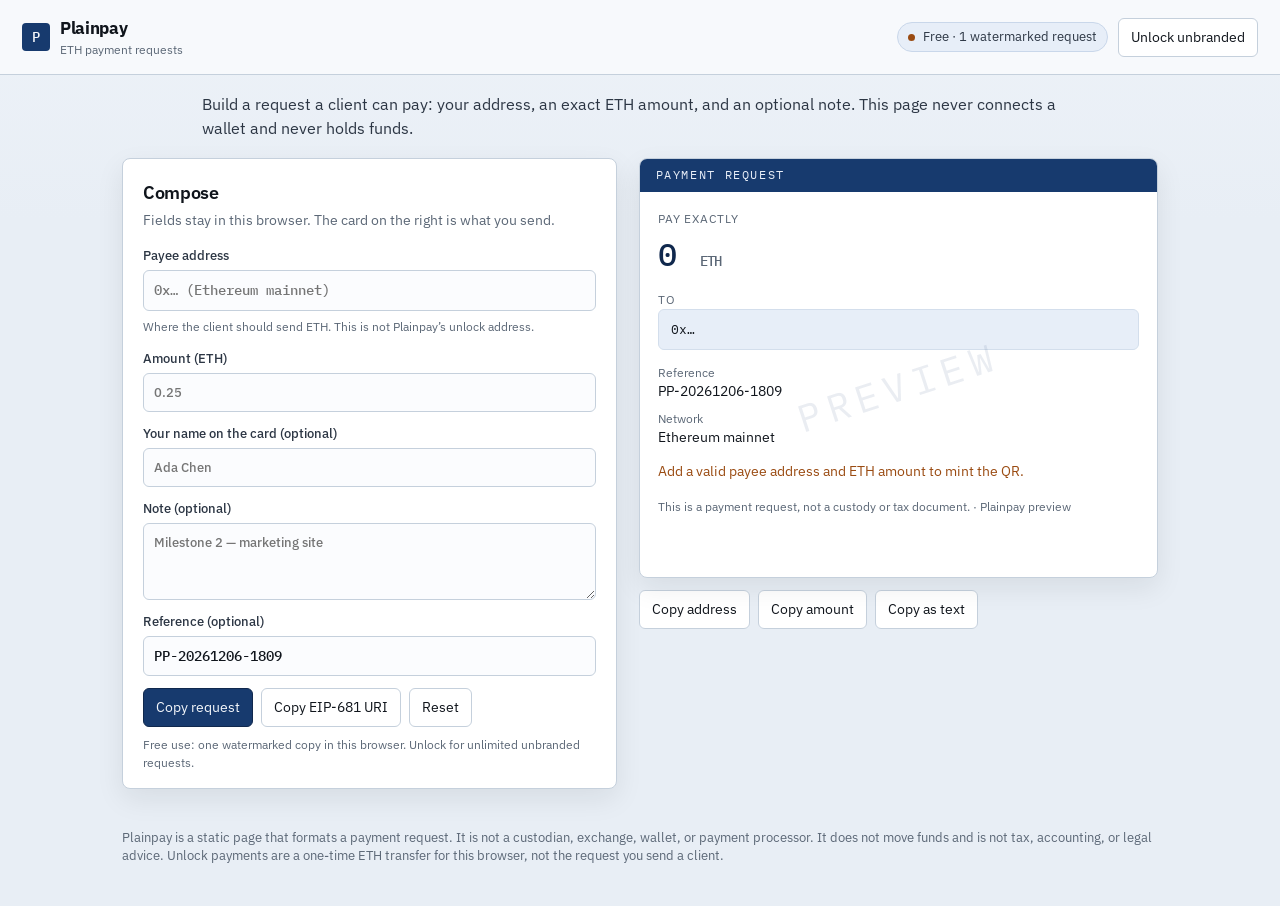
==== plainpay/index.html @ e4dfc15a "Add Plainpay payment-request tool next to Hashbill." ====
<!DOCTYPE html>
<html lang="en">
<head>
  <meta charset="utf-8">
  <meta name="viewport" content="width=device-width, initial-scale=1">
  <title>Plainpay — Ethereum payment requests</title>
  <meta name="description" content="Generate a clean Ethereum payment request: address, exact ETH amount, optional note, and an EIP-681 QR. No wallet connection.">
  <link rel="preconnect" href="https://fonts.googleapis.com">
  <link rel="preconnect" href="https://fonts.gstatic.com" crossorigin>
  <link href="https://fonts.googleapis.com/css2?family=IBM+Plex+Mono:wght@400;500&family=IBM+Plex+Sans:ital,wght@0,400;0,500;0,600;1,400&display=swap" rel="stylesheet">
  <link rel="stylesheet" href="css/app.css">
  <link rel="icon" href="data:image/svg+xml,%3Csvg xmlns='http://www.w3.org/2000/svg' viewBox='0 0 32 32'%3E%3Crect width='32' height='32' rx='4' fill='%23173a6e'/%3E%3Cpath d='M8 22V10h4.2c2.8 0 4.5 1.5 4.5 3.8 0 1.5-.8 2.7-2.1 3.3L19 22h-3.2l-3.8-4.6H11V22H8zm3-7.2h1.3c1.3 0 2.1-.7 2.1-1.7s-.8-1.7-2.1-1.7H11v3.4z' fill='%23f4f7fb'/%3E%3C/svg%3E">
</head>
<body>
  <a class="skip" href="#compose">Skip to compose</a>

  <header class="top">
    <a class="mark" href="./index.html">
      <span class="logo" aria-hidden="true">P</span>
      <span>
        <strong>Plainpay</strong>
        <small>ETH payment requests</small>
      </span>
    </a>
    <div class="top-right">
      <span id="tier-pill" class="chip"><span class="chip-dot"></span><span id="tier-label">Free · 1 watermarked request</span></span>
      <button type="button" class="btn" id="btn-unlock-open">Unlock unbranded</button>
    </div>
  </header>

  <p class="lede">
    Build a request a client can pay: your address, an exact ETH amount, and an optional note.
    This page never connects a wallet and never holds funds.
  </p>

  <main class="stage">
    <section class="compose" id="compose">
      <h1>Compose</h1>
      <p class="help">Fields stay in this browser. The card on the right is what you send.</p>

      <label>
        Payee address
        <input id="payee" spellcheck="false" autocomplete="off" placeholder="0x… (Ethereum mainnet)">
      </label>
      <p class="field-note" id="payee-hint">Where the client should send ETH. This is not Plainpay’s unlock address.</p>

      <label>
        Amount (ETH)
        <input id="amount" inputmode="decimal" placeholder="0.25">
      </label>

      <label>
        Your name on the card (optional)
        <input id="from-name" autocomplete="name" placeholder="Ada Chen">
      </label>

      <label>
        Note (optional)
        <textarea id="note" rows="3" placeholder="Milestone 2 — marketing site"></textarea>
      </label>

      <label>
        Reference (optional)
        <input id="ref" spellcheck="false" placeholder="PP-1042">
      </label>

      <div class="actions">
        <button type="button" class="btn btn-solid" id="btn-copy-request">Copy request</button>
        <button type="button" class="btn" id="btn-copy-uri">Copy EIP-681 URI</button>
        <button type="button" class="btn" id="btn-new">Reset</button>
      </div>
      <p class="footnote" id="quota-note">Free use: one watermarked copy in this browser. Unlock for unlimited unbranded requests.</p>
    </section>

    <section class="preview-col" aria-live="polite">
      <div class="ticket" id="ticket">
        <div id="wm" class="wm" aria-hidden="true">PREVIEW</div>
        <div class="ticket-rail">Payment request</div>
        <div id="card-body"></div>
      </div>
      <div class="share-row">
        <button type="button" class="btn" data-copy="card-address">Copy address</button>
        <button type="button" class="btn" data-copy="card-amount">Copy amount</button>
        <button type="button" class="btn" id="btn-copy-text">Copy as text</button>
      </div>
    </section>
  </main>

  <footer class="legal">
    Plainpay is a static page that formats a payment request. It is not a custodian, exchange, wallet, or payment processor.
    It does not move funds and is not tax, accounting, or legal advice. Unlock payments are a one-time ETH transfer for this browser, not the request you send a client.
  </footer>

  <div class="sheet" id="unlock-sheet" hidden>
    <div class="sheet-card" role="dialog" aria-modal="true" aria-labelledby="unlock-title">
      <div class="sheet-head">
        <div>
          <h2 id="unlock-title">Unlock Plainpay in this browser</h2>
          <p class="help">One-time native ETH on Ethereum mainnet. No wallet connect.</p>
        </div>
        <button type="button" class="icon" id="btn-unlock-close" aria-label="Close">×</button>
      </div>

      <ol class="steps">
        <li>Send the exact amount below from any wallet you already use.</li>
        <li>This page watches public RPCs and Blockscout. It never asks for a signature or a key.</li>
        <li>Keep the exact amount — it is also your backup unlock code.</li>
      </ol>

      <div class="pay-grid">
        <div class="box">
          <div class="k">Send exactly</div>
          <div class="v" id="pay-amount">—</div>
          <button type="button" class="btn" data-copy="pay-amount">Copy amount</button>
        </div>
        <div class="box">
          <div class="k">To this address</div>
          <div class="v mono wrap" id="pay-address">0x6c2094e511a6d6F5a44Ad3815fDAC7125D007a3D</div>
          <button type="button" class="btn" data-copy="pay-address">Copy address</button>
        </div>
      </div>

      <div class="qr-block">
        <div id="unlock-qr" class="qr" role="img" aria-label="QR code for the Plainpay unlock payment"></div>
        <p>
          Scan with your own wallet. A tiny extra (1–999,999 wei) is added to 0.004 ETH so this browser can match your transfer.
          After confirmation, unlimited unbranded requests unlock here. The payment is for Plainpay, not for the client request you are writing.
        </p>
      </div>

      <p class="status" id="pay-status">Ready to watch public endpoints.</p>
      <div class="actions">
        <button type="button" class="btn btn-solid" id="btn-watch">Watch for my payment</button>
        <button type="button" class="btn" id="btn-check-now">Check now</button>
      </div>

      <div class="backup">
        <h3>Already paid?</h3>
        <p class="help">If a public RPC is blocked here, confirm the transfer on a block explorer, then paste the exact amount you sent.</p>
        <label>Unlock code (exact ETH amount)
          <input id="unlock-code" spellcheck="false" placeholder="0.004000000000123456">
        </label>
        <label>Or a transaction hash
          <input id="unlock-tx" spellcheck="false" placeholder="0x…">
        </label>
        <div class="actions">
          <button type="button" class="btn" id="btn-manual-unlock">Unlock with code</button>
          <button type="button" class="btn" id="btn-check-tx">Verify hash</button>
        </div>
        <p class="footnote" id="unlock-code-hint"></p>
      </div>
    </div>
  </div>

  <div class="toast" id="toast" role="status"></div>

  <script src="js/qr.js"></script>
  <script src="js/pay.js"></script>
  <script src="js/app.js"></script>
</body>
</html>
---- plainpay/css/app.css ----
/* Plainpay — cool utility layout, not an invoice studio */
:root {
  --bg: #e8eef5;
  --bg-2: #dfe7f1;
  --ink: #10151c;
  --soft: #2c3644;
  --mute: #5b6776;
  --line: #c5d0dc;
  --card: #ffffff;
  --navy: #173a6e;
  --navy-2: #10284d;
  --navy-wash: #e7eef8;
  --teal: #0f6b63;
  --teal-wash: #e4f4f2;
  --amber: #9a4b12;
  --amber-wash: #f8eadb;
  --ok: #1b6b45;
  --ok-wash: #def3e8;
  --shadow: 0 10px 28px rgba(16, 21, 28, 0.08);
  --sans: "IBM Plex Sans", "Segoe UI", system-ui, sans-serif;
  --mono: "IBM Plex Mono", ui-monospace, SFMono-Regular, Menlo, Consolas, monospace;
}

*, *::before, *::after { box-sizing: border-box; }

html, body {
  margin: 0;
  padding: 0;
  background: var(--bg);
  color: var(--ink);
  font-family: var(--sans);
  font-size: 16px;
  line-height: 1.45;
  min-height: 100%;
}

body {
  background-image:
    linear-gradient(180deg, #edf2f8 0%, var(--bg) 220px);
}

a { color: var(--navy); }

.skip {
  position: absolute;
  left: -999px;
  top: 0;
}
.skip:focus {
  left: 12px;
  top: 12px;
  z-index: 80;
  background: #fff;
  padding: 8px 12px;
}

.top {
  display: flex;
  align-items: center;
  justify-content: space-between;
  gap: 16px;
  padding: 16px 22px;
  border-bottom: 1px solid var(--line);
  background: #f7f9fc;
}

.mark {
  display: flex;
  align-items: center;
  gap: 10px;
  text-decoration: none;
  color: inherit;
}
.logo {
  width: 28px;
  height: 28px;
  border-radius: 4px;
  background: var(--navy);
  color: #f4f7fb;
  display: grid;
  place-items: center;
  font-family: var(--mono);
  font-weight: 500;
  font-size: 14px;
}
.mark strong {
  display: block;
  font-size: 1.05rem;
  letter-spacing: -0.02em;
}
.mark small {
  display: block;
  color: var(--mute);
  font-size: 0.78rem;
}

.top-right {
  display: flex;
  align-items: center;
  gap: 10px;
  flex-wrap: wrap;
  justify-content: flex-end;
}

.chip {
  display: inline-flex;
  align-items: center;
  gap: 8px;
  font-size: 0.8rem;
  color: var(--soft);
  background: var(--navy-wash);
  border: 1px solid #c9d7ea;
  border-radius: 999px;
  padding: 5px 10px;
}
.chip-dot {
  width: 7px;
  height: 7px;
  border-radius: 50%;
  background: var(--amber);
}
.chip.ok { background: var(--ok-wash); border-color: #b7e0c8; }
.chip.ok .chip-dot { background: var(--ok); }

.lede {
  max-width: 920px;
  margin: 18px auto 0;
  padding: 0 22px;
  color: var(--soft);
}

.stage {
  max-width: 1080px;
  margin: 18px auto 40px;
  padding: 0 22px;
  display: grid;
  grid-template-columns: minmax(280px, 1fr) minmax(300px, 1.05fr);
  gap: 22px;
  align-items: start;
}

.compose {
  background: var(--card);
  border: 1px solid var(--line);
  border-radius: 8px;
  padding: 20px 20px 16px;
  box-shadow: var(--shadow);
}
.compose h1 {
  margin: 0 0 4px;
  font-size: 1.15rem;
  font-weight: 600;
  letter-spacing: -0.02em;
}
.help {
  margin: 0 0 16px;
  color: var(--mute);
  font-size: 0.9rem;
}

label {
  display: block;
  margin-bottom: 12px;
  font-size: 0.82rem;
  font-weight: 500;
  color: var(--soft);
}
input, textarea {
  display: block;
  width: 100%;
  margin-top: 5px;
  padding: 9px 10px;
  border: 1px solid var(--line);
  border-radius: 6px;
  background: #fbfcfe;
  color: var(--ink);
  font: inherit;
}
input:focus, textarea:focus {
  outline: 2px solid #9bb4d6;
  outline-offset: 1px;
  border-color: var(--navy);
}
textarea { resize: vertical; min-height: 72px; }
#payee, #unlock-code, #unlock-tx, #ref {
  font-family: var(--mono);
  font-size: 0.88rem;
}
.field-note, .footnote {
  margin: -6px 0 14px;
  font-size: 0.78rem;
  color: var(--mute);
}
.footnote { margin: 8px 0 0; }

.actions {
  display: flex;
  flex-wrap: wrap;
  gap: 8px;
  margin-top: 6px;
}
.btn {
  appearance: none;
  border: 1px solid var(--line);
  background: #fff;
  color: var(--ink);
  font: inherit;
  font-size: 0.9rem;
  padding: 8px 12px;
  border-radius: 6px;
  cursor: pointer;
}
.btn:hover { background: var(--navy-wash); border-color: #adc0d8; }
.btn-solid {
  background: var(--navy);
  color: #f4f7fb;
  border-color: var(--navy-2);
}
.btn-solid:hover { background: var(--navy-2); }
.icon {
  appearance: none;
  border: 0;
  background: transparent;
  font-size: 1.4rem;
  line-height: 1;
  cursor: pointer;
  color: var(--mute);
  padding: 0 4px;
}

.preview-col { position: sticky; top: 16px; }

.ticket {
  position: relative;
  background: var(--card);
  border: 1px solid var(--line);
  border-radius: 8px;
  overflow: hidden;
  box-shadow: var(--shadow);
  min-height: 420px;
}
.ticket-rail {
  background: var(--navy);
  color: #e8eef8;
  font-family: var(--mono);
  font-size: 0.72rem;
  letter-spacing: 0.14em;
  text-transform: uppercase;
  padding: 8px 16px;
}
.wm {
  position: absolute;
  inset: 40px 0 0;
  display: grid;
  place-items: center;
  pointer-events: none;
  font-family: var(--mono);
  font-size: 2.4rem;
  letter-spacing: 0.18em;
  color: rgba(23, 58, 110, 0.09);
  transform: rotate(-18deg);
  z-index: 2;
}
.wm.hide { display: none; }

.card-inner { padding: 18px 18px 20px; }
.kicker {
  font-size: 0.75rem;
  color: var(--mute);
  text-transform: uppercase;
  letter-spacing: 0.08em;
}
.pay-amt {
  font-family: var(--mono);
  font-size: 2rem;
  font-weight: 500;
  letter-spacing: -0.03em;
  margin: 4px 0 14px;
  color: var(--navy-2);
}
.pay-amt small {
  font-size: 0.9rem;
  color: var(--mute);
  margin-left: 6px;
}
.addr {
  font-family: var(--mono);
  font-size: 0.82rem;
  word-break: break-all;
  background: var(--navy-wash);
  border: 1px solid #d3deec;
  border-radius: 6px;
  padding: 10px 12px;
}
.meta {
  display: grid;
  gap: 8px;
  margin: 14px 0;
  font-size: 0.9rem;
}
.meta span { color: var(--mute); display: block; font-size: 0.75rem; }
.note-block {
  border-top: 1px dashed var(--line);
  padding-top: 12px;
  margin-top: 8px;
  white-space: pre-wrap;
}
.card-qr {
  width: 168px;
  height: 168px;
  margin: 16px 0 8px;
  background: #fff;
  border: 1px solid var(--line);
  padding: 8px;
}
.card-qr svg, .card-qr img { width: 100%; height: 100%; display: block; }
.card-foot {
  margin-top: 16px;
  font-size: 0.75rem;
  color: var(--mute);
}
.warn {
  color: var(--amber);
  font-size: 0.85rem;
  margin: 8px 0 0;
}

.share-row {
  display: flex;
  flex-wrap: wrap;
  gap: 8px;
  margin-top: 12px;
}

.legal {
  max-width: 1080px;
  margin: 0 auto 40px;
  padding: 0 22px;
  font-size: 0.8rem;
  color: var(--mute);
}

.sheet {
  position: fixed;
  inset: 0;
  background: rgba(16, 21, 28, 0.42);
  z-index: 40;
  display: grid;
  place-items: start center;
  overflow: auto;
  padding: 24px 12px 40px;
}
.sheet[hidden] { display: none; }
.sheet-card {
  width: min(640px, 100%);
  background: #fff;
  border-radius: 10px;
  border: 1px solid var(--line);
  box-shadow: var(--shadow);
  padding: 20px;
  margin-top: 24px;
}
.sheet-head {
  display: flex;
  justify-content: space-between;
  gap: 12px;
  align-items: flex-start;
}
.sheet-head h2 {
  margin: 0;
  font-size: 1.2rem;
}
.steps {
  margin: 12px 0 16px;
  padding-left: 18px;
  color: var(--soft);
  font-size: 0.92rem;
}
.pay-grid {
  display: grid;
  grid-template-columns: 1fr 1fr;
  gap: 10px;
}
.box {
  border: 1px solid var(--line);
  border-radius: 8px;
  padding: 12px;
  background: #f7f9fc;
}
.box .k {
  font-size: 0.75rem;
  color: var(--mute);
  text-transform: uppercase;
  letter-spacing: 0.06em;
}
.box .v {
  font-family: var(--mono);
  font-size: 0.95rem;
  margin: 6px 0 10px;
  word-break: break-all;
}
.qr-block {
  display: grid;
  grid-template-columns: 148px 1fr;
  gap: 14px;
  align-items: center;
  margin: 16px 0;
}
.qr {
  width: 148px;
  height: 148px;
  border: 1px solid var(--line);
  padding: 6px;
  background: #fff;
}
.qr svg, .qr img { width: 100%; height: 100%; display: block; }
.status {
  font-size: 0.9rem;
  background: var(--amber-wash);
  border: 1px solid #edd8bc;
  border-radius: 6px;
  padding: 8px 10px;
}
.status.ok {
  background: var(--ok-wash);
  border-color: #b7e0c8;
}
.backup {
  margin-top: 18px;
  padding-top: 14px;
  border-top: 1px solid var(--line);
}
.backup h3 {
  margin: 0 0 6px;
  font-size: 1rem;
}

.toast {
  position: fixed;
  bottom: 18px;
  left: 50%;
  transform: translateX(-50%) translateY(20px);
  background: var(--ink);
  color: #f4f7fb;
  padding: 8px 14px;
  border-radius: 6px;
  font-size: 0.88rem;
  opacity: 0;
  pointer-events: none;
  transition: opacity 0.2s, transform 0.2s;
  z-index: 60;
}
.toast.show {
  opacity: 1;
  transform: translateX(-50%) translateY(0);
}

.mono { font-family: var(--mono); }
.wrap { overflow-wrap: anywhere; }

@media (max-width: 820px) {
  .stage { grid-template-columns: 1fr; }
  .preview-col { position: static; }
  .pay-grid, .qr-block { grid-template-columns: 1fr; }
  .top { flex-direction: column; align-items: flex-start; }
}

@media print {
  .top, .lede, .compose, .share-row, .legal, .sheet, .toast { display: none !important; }
  .stage { display: block; margin: 0; padding: 0; }
  .ticket { box-shadow: none; }
}
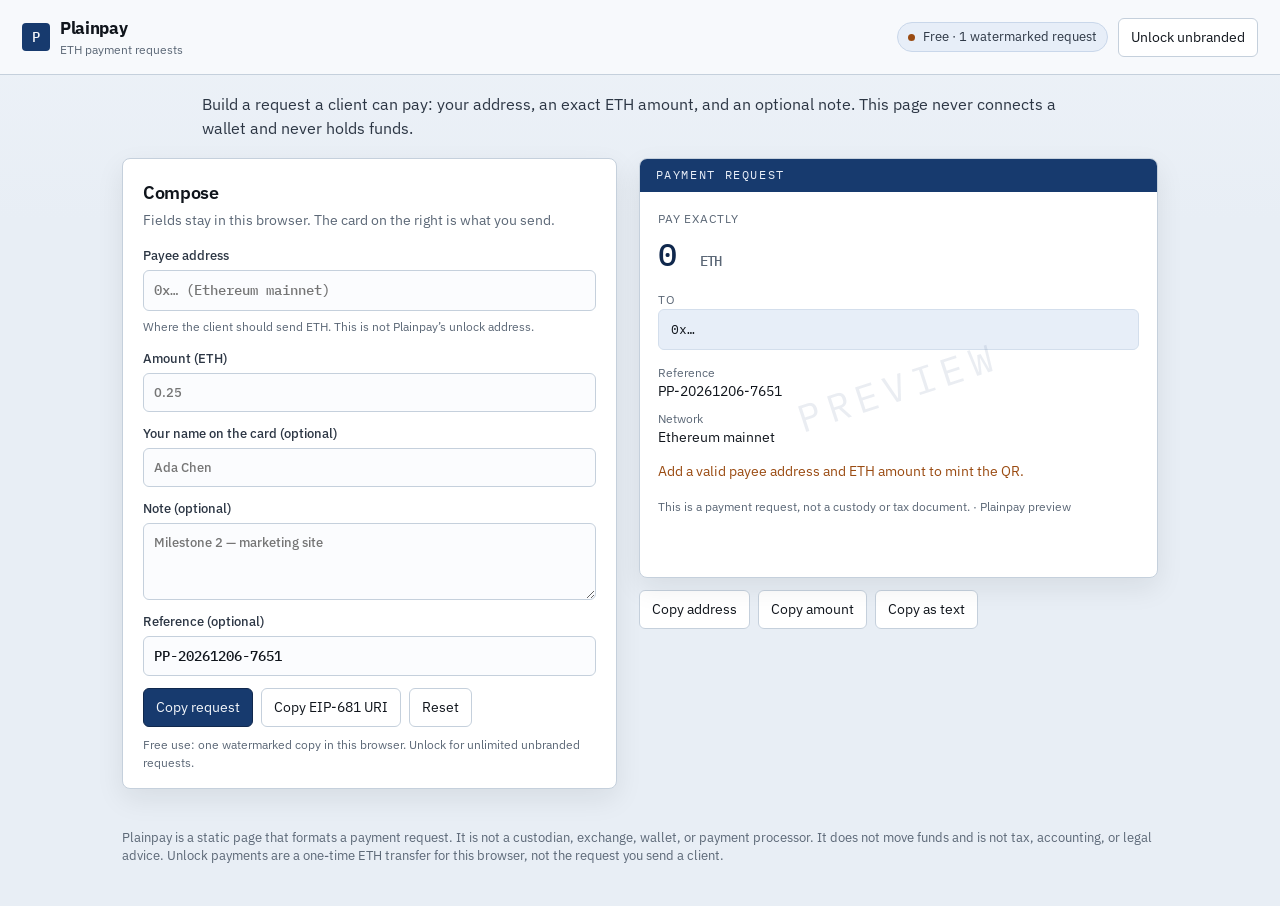
==== commit 20561fc4: "Fix free unlock: require a confirmed tx hash, never the displayed amount" ====
--- a/plainpay/index.html
+++ b/plainpay/index.html
@@ -104,7 +104,7 @@
       <ol class="steps">
         <li>Send the exact amount below from any wallet you already use.</li>
         <li>This page watches public RPCs and Blockscout. It never asks for a signature or a key.</li>
-        <li>Keep the exact amount — it is also your backup unlock code.</li>
+        <li>If watching fails, paste the transaction hash below. The send amount is not an unlock code.</li>
       </ol>
 
       <div class="pay-grid">
@@ -136,15 +136,11 @@
 
       <div class="backup">
         <h3>Already paid?</h3>
-        <p class="help">If a public RPC is blocked here, confirm the transfer on a block explorer, then paste the exact amount you sent.</p>
-        <label>Unlock code (exact ETH amount)
-          <input id="unlock-code" spellcheck="false" placeholder="0.004000000000123456">
-        </label>
-        <label>Or a transaction hash
+        <p class="help">If a public RPC is blocked here, confirm the transfer on a block explorer, then paste the transaction hash. The send amount is not an unlock code.</p>
+        <label>Transaction hash
           <input id="unlock-tx" spellcheck="false" placeholder="0x…">
         </label>
         <div class="actions">
-          <button type="button" class="btn" id="btn-manual-unlock">Unlock with code</button>
           <button type="button" class="btn" id="btn-check-tx">Verify hash</button>
         </div>
         <p class="footnote" id="unlock-code-hint"></p>
